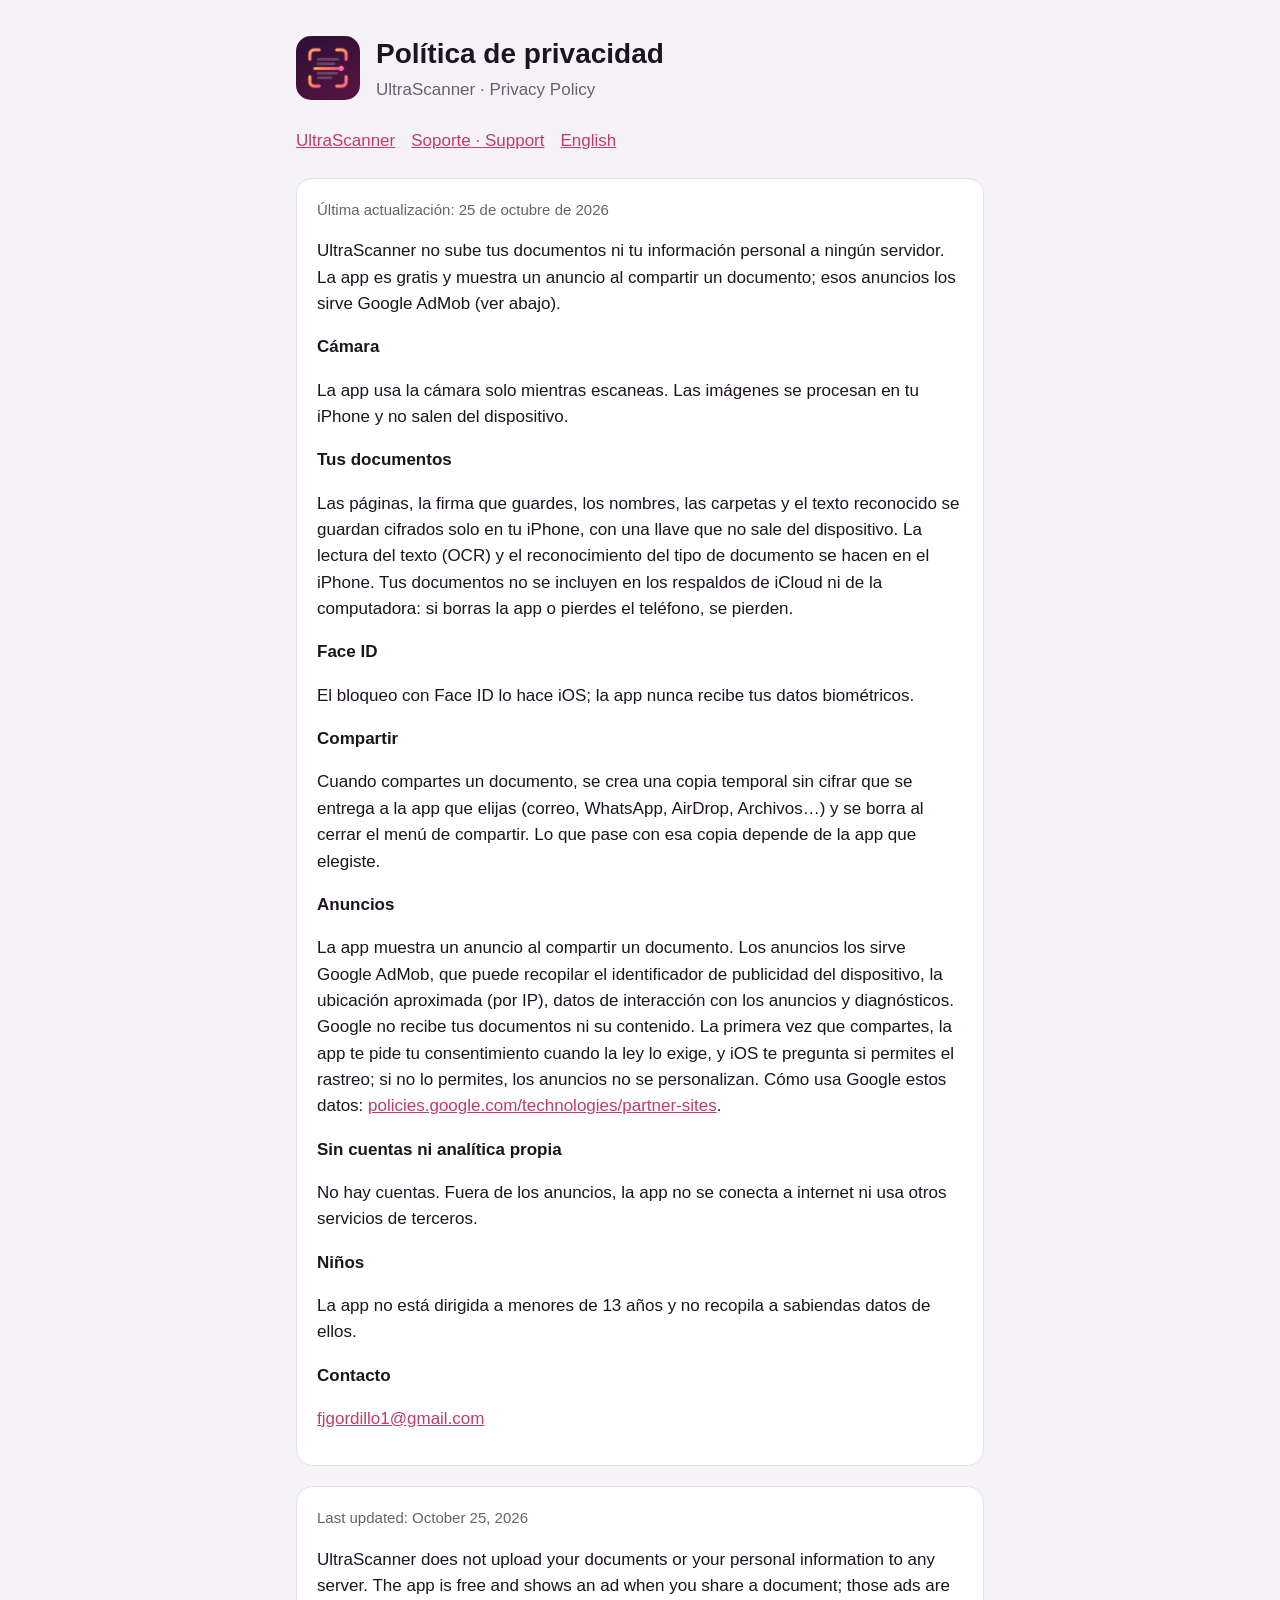
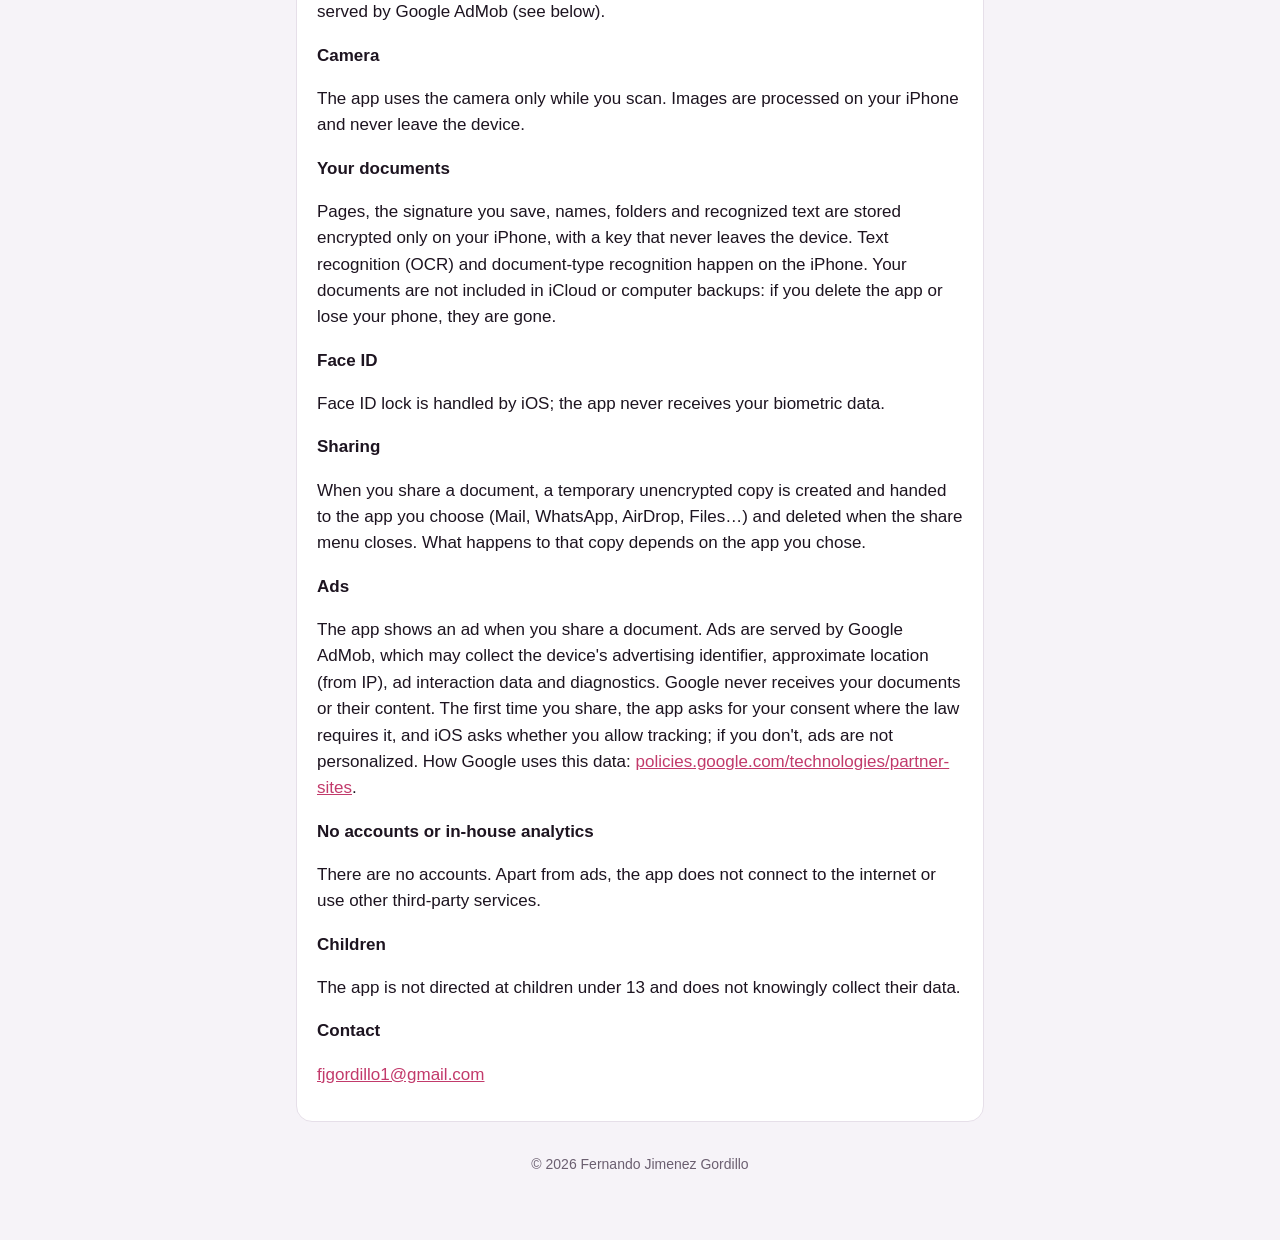
==== web/ultratools/ultrascanner/privacidad.html @ b106b50a "Sitio de UltraTools con las páginas de UltraScanner https://ultratools.claudita.com.mx: portada de l" ====
<!doctype html>
<html lang="es">
<head>
  <meta charset="utf-8">
  <meta name="viewport" content="width=device-width, initial-scale=1">
  <title>Privacidad · UltraScanner</title>
  <link rel="icon" href="icono.png">
  <link rel="stylesheet" href="../estilo.css">
</head>
<body>
<main>
  <header>
    <img src="icono.png" alt="">
    <div>
      <h1>Política de privacidad</h1>
      <p>UltraScanner · Privacy Policy</p>
    </div>
  </header>
  <nav>
    <a href="index.html">UltraScanner</a>
    <a href="soporte.html">Soporte · Support</a>
    <a href="#en">English</a>
  </nav>

  <section lang="es">
    <p class="muted">Última actualización: 25 de octubre de 2026</p>
    <p>UltraScanner no sube tus documentos ni tu información personal a ningún servidor. La app es gratis y muestra un anuncio al compartir un documento; esos anuncios los sirve Google AdMob (ver abajo).</p>
    <h3>Cámara</h3>
    <p>La app usa la cámara solo mientras escaneas. Las imágenes se procesan en tu iPhone y no salen del dispositivo.</p>
    <h3>Tus documentos</h3>
    <p>Las páginas, la firma que guardes, los nombres, las carpetas y el texto reconocido se guardan cifrados solo en tu iPhone, con una llave que no sale del dispositivo. La lectura del texto (OCR) y el reconocimiento del tipo de documento se hacen en el iPhone. Tus documentos no se incluyen en los respaldos de iCloud ni de la computadora: si borras la app o pierdes el teléfono, se pierden.</p>
    <h3>Face ID</h3>
    <p>El bloqueo con Face ID lo hace iOS; la app nunca recibe tus datos biométricos.</p>
    <h3>Compartir</h3>
    <p>Cuando compartes un documento, se crea una copia temporal sin cifrar que se entrega a la app que elijas (correo, WhatsApp, AirDrop, Archivos…) y se borra al cerrar el menú de compartir. Lo que pase con esa copia depende de la app que elegiste.</p>
    <h3>Anuncios</h3>
    <p>La app muestra un anuncio al compartir un documento. Los anuncios los sirve Google AdMob, que puede recopilar el identificador de publicidad del dispositivo, la ubicación aproximada (por IP), datos de interacción con los anuncios y diagnósticos. Google no recibe tus documentos ni su contenido. La primera vez que compartes, la app te pide tu consentimiento cuando la ley lo exige, y iOS te pregunta si permites el rastreo; si no lo permites, los anuncios no se personalizan. Cómo usa Google estos datos: <a href="https://policies.google.com/technologies/partner-sites">policies.google.com/technologies/partner-sites</a>.</p>
    <h3>Sin cuentas ni analítica propia</h3>
    <p>No hay cuentas. Fuera de los anuncios, la app no se conecta a internet ni usa otros servicios de terceros.</p>
    <h3>Niños</h3>
    <p>La app no está dirigida a menores de 13 años y no recopila a sabiendas datos de ellos.</p>
    <h3>Contacto</h3>
    <p><a href="mailto:fjgordillo1@gmail.com">fjgordillo1@gmail.com</a></p>
  </section>

  <section lang="en" id="en">
    <p class="muted">Last updated: October 25, 2026</p>
    <p>UltraScanner does not upload your documents or your personal information to any server. The app is free and shows an ad when you share a document; those ads are served by Google AdMob (see below).</p>
    <h3>Camera</h3>
    <p>The app uses the camera only while you scan. Images are processed on your iPhone and never leave the device.</p>
    <h3>Your documents</h3>
    <p>Pages, the signature you save, names, folders and recognized text are stored encrypted only on your iPhone, with a key that never leaves the device. Text recognition (OCR) and document-type recognition happen on the iPhone. Your documents are not included in iCloud or computer backups: if you delete the app or lose your phone, they are gone.</p>
    <h3>Face ID</h3>
    <p>Face ID lock is handled by iOS; the app never receives your biometric data.</p>
    <h3>Sharing</h3>
    <p>When you share a document, a temporary unencrypted copy is created and handed to the app you choose (Mail, WhatsApp, AirDrop, Files…) and deleted when the share menu closes. What happens to that copy depends on the app you chose.</p>
    <h3>Ads</h3>
    <p>The app shows an ad when you share a document. Ads are served by Google AdMob, which may collect the device's advertising identifier, approximate location (from IP), ad interaction data and diagnostics. Google never receives your documents or their content. The first time you share, the app asks for your consent where the law requires it, and iOS asks whether you allow tracking; if you don't, ads are not personalized. How Google uses this data: <a href="https://policies.google.com/technologies/partner-sites">policies.google.com/technologies/partner-sites</a>.</p>
    <h3>No accounts or in-house analytics</h3>
    <p>There are no accounts. Apart from ads, the app does not connect to the internet or use other third-party services.</p>
    <h3>Children</h3>
    <p>The app is not directed at children under 13 and does not knowingly collect their data.</p>
    <h3>Contact</h3>
    <p><a href="mailto:fjgordillo1@gmail.com">fjgordillo1@gmail.com</a></p>
  </section>

  <footer>© 2026 Fernando Jimenez Gordillo</footer>
</main>
</body>
</html>
---- web/ultratools/estilo.css ----
:root {
  --bg: #f6f3f8;
  --card: #ffffff;
  --ink: #1d1420;
  --muted: #6b5f70;
  --accent: #c23a6b;
  --line: #e6dfe9;
  color-scheme: light dark;
}
@media (prefers-color-scheme: dark) {
  :root {
    --bg: #160c1b;
    --card: #22142a;
    --ink: #f3ecf5;
    --muted: #b6a8bc;
    --accent: #ff7aa2;
    --line: #3a2843;
  }
}
* { box-sizing: border-box; }
body {
  margin: 0;
  background: var(--bg);
  color: var(--ink);
  font: 17px/1.55 -apple-system, BlinkMacSystemFont, "Segoe UI", Roboto, sans-serif;
}
main { max-width: 720px; margin: 0 auto; padding: 32px 16px 64px; }
header { display: flex; align-items: center; gap: 16px; margin-bottom: 24px; }
header img { width: 64px; height: 64px; border-radius: 15px; }
header h1 { margin: 0; font-size: 28px; }
header p { margin: 2px 0 0; color: var(--muted); }
nav { display: flex; gap: 16px; flex-wrap: wrap; margin-bottom: 24px; }
a { color: var(--accent); }
section { background: var(--card); border: 1px solid var(--line); border-radius: 16px; padding: 4px 20px 16px; margin-bottom: 20px; }
h2 { font-size: 21px; margin: 18px 0 8px; }
h3 { font-size: 17px; margin: 16px 0 4px; }
ul { padding-left: 20px; }
.muted { color: var(--muted); font-size: 15px; }
footer { color: var(--muted); font-size: 14px; text-align: center; margin-top: 32px; }

/* Portada de UltraTools: una tarjeta por app. */
.apps { display: grid; gap: 16px; margin-bottom: 20px; }
.app {
  display: flex; gap: 16px; align-items: flex-start;
  background: var(--card); border: 1px solid var(--line); border-radius: 16px;
  padding: 16px 20px; color: inherit; text-decoration: none;
}
.app:hover { border-color: var(--accent); }
.app img { width: 56px; height: 56px; border-radius: 13px; flex: none; }
.app h2 { margin: 0 0 4px; }
.app p { margin: 0; color: var(--muted); font-size: 15px; }
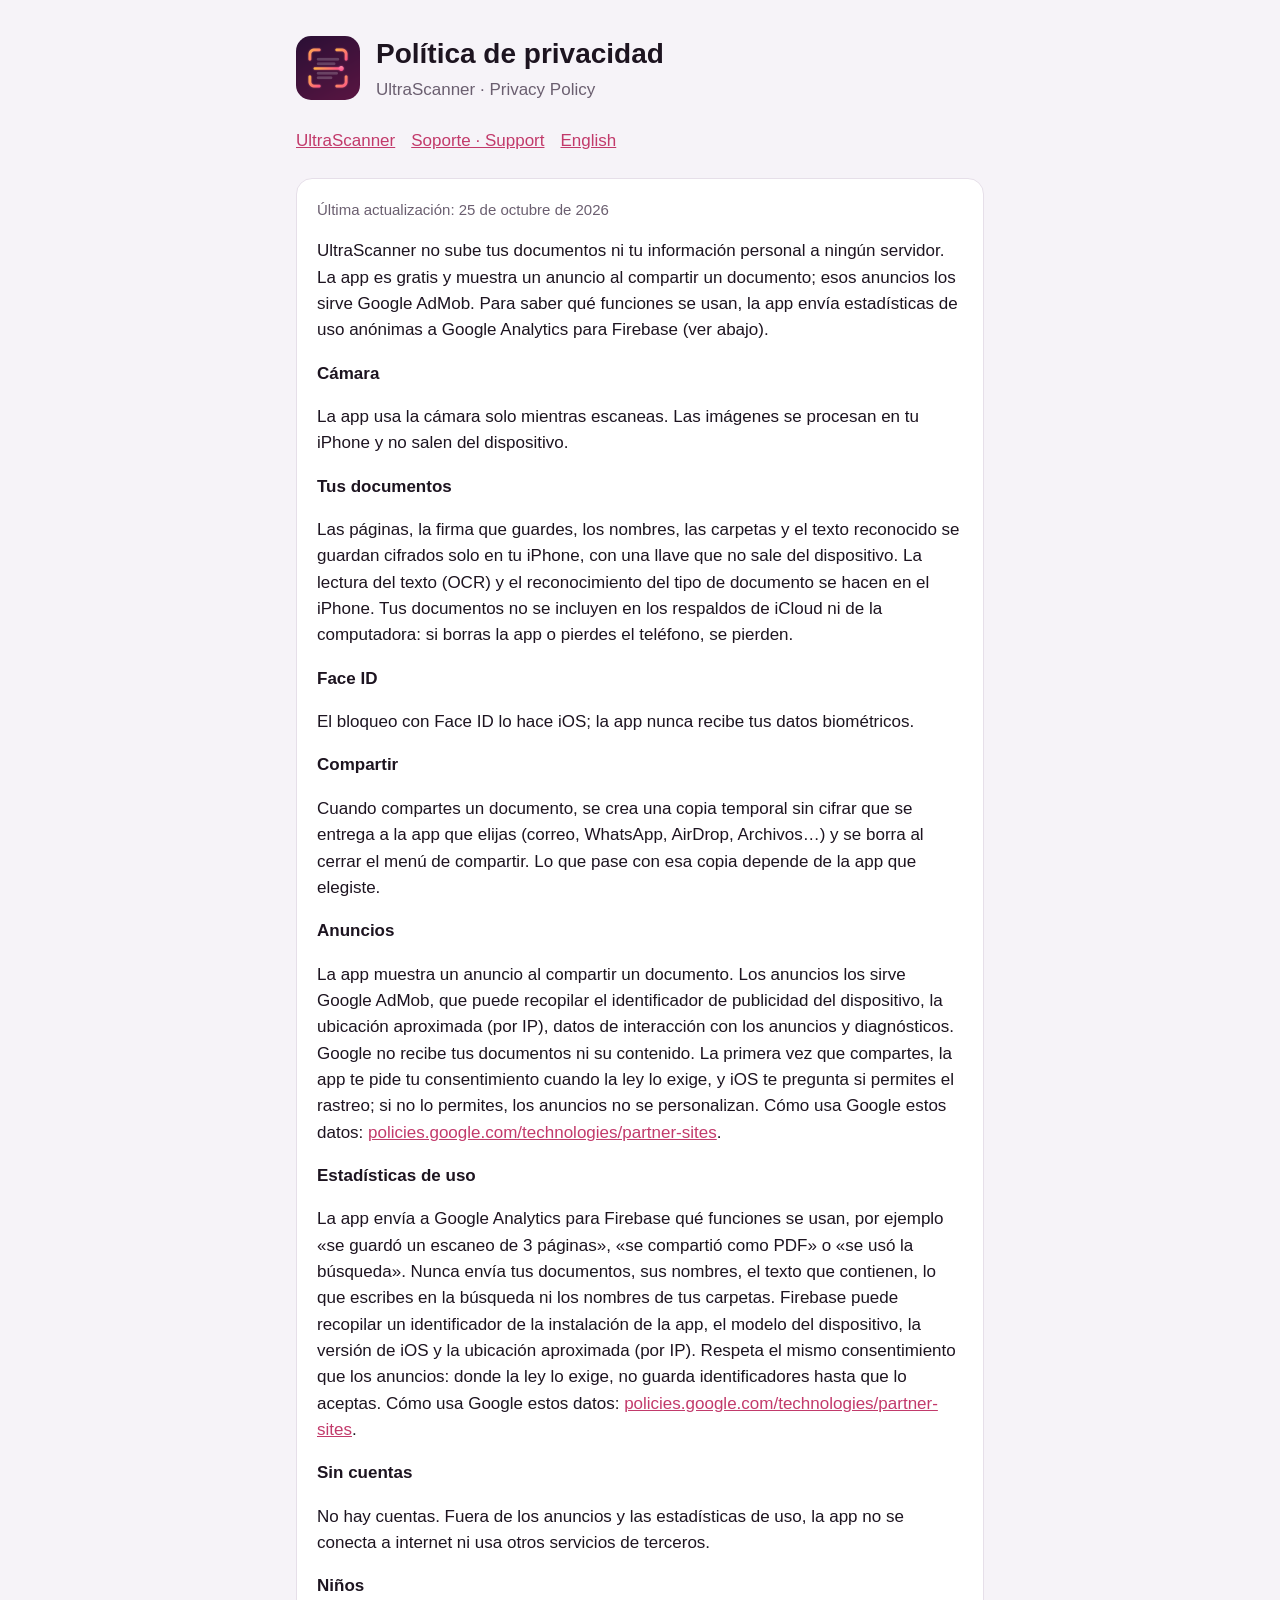
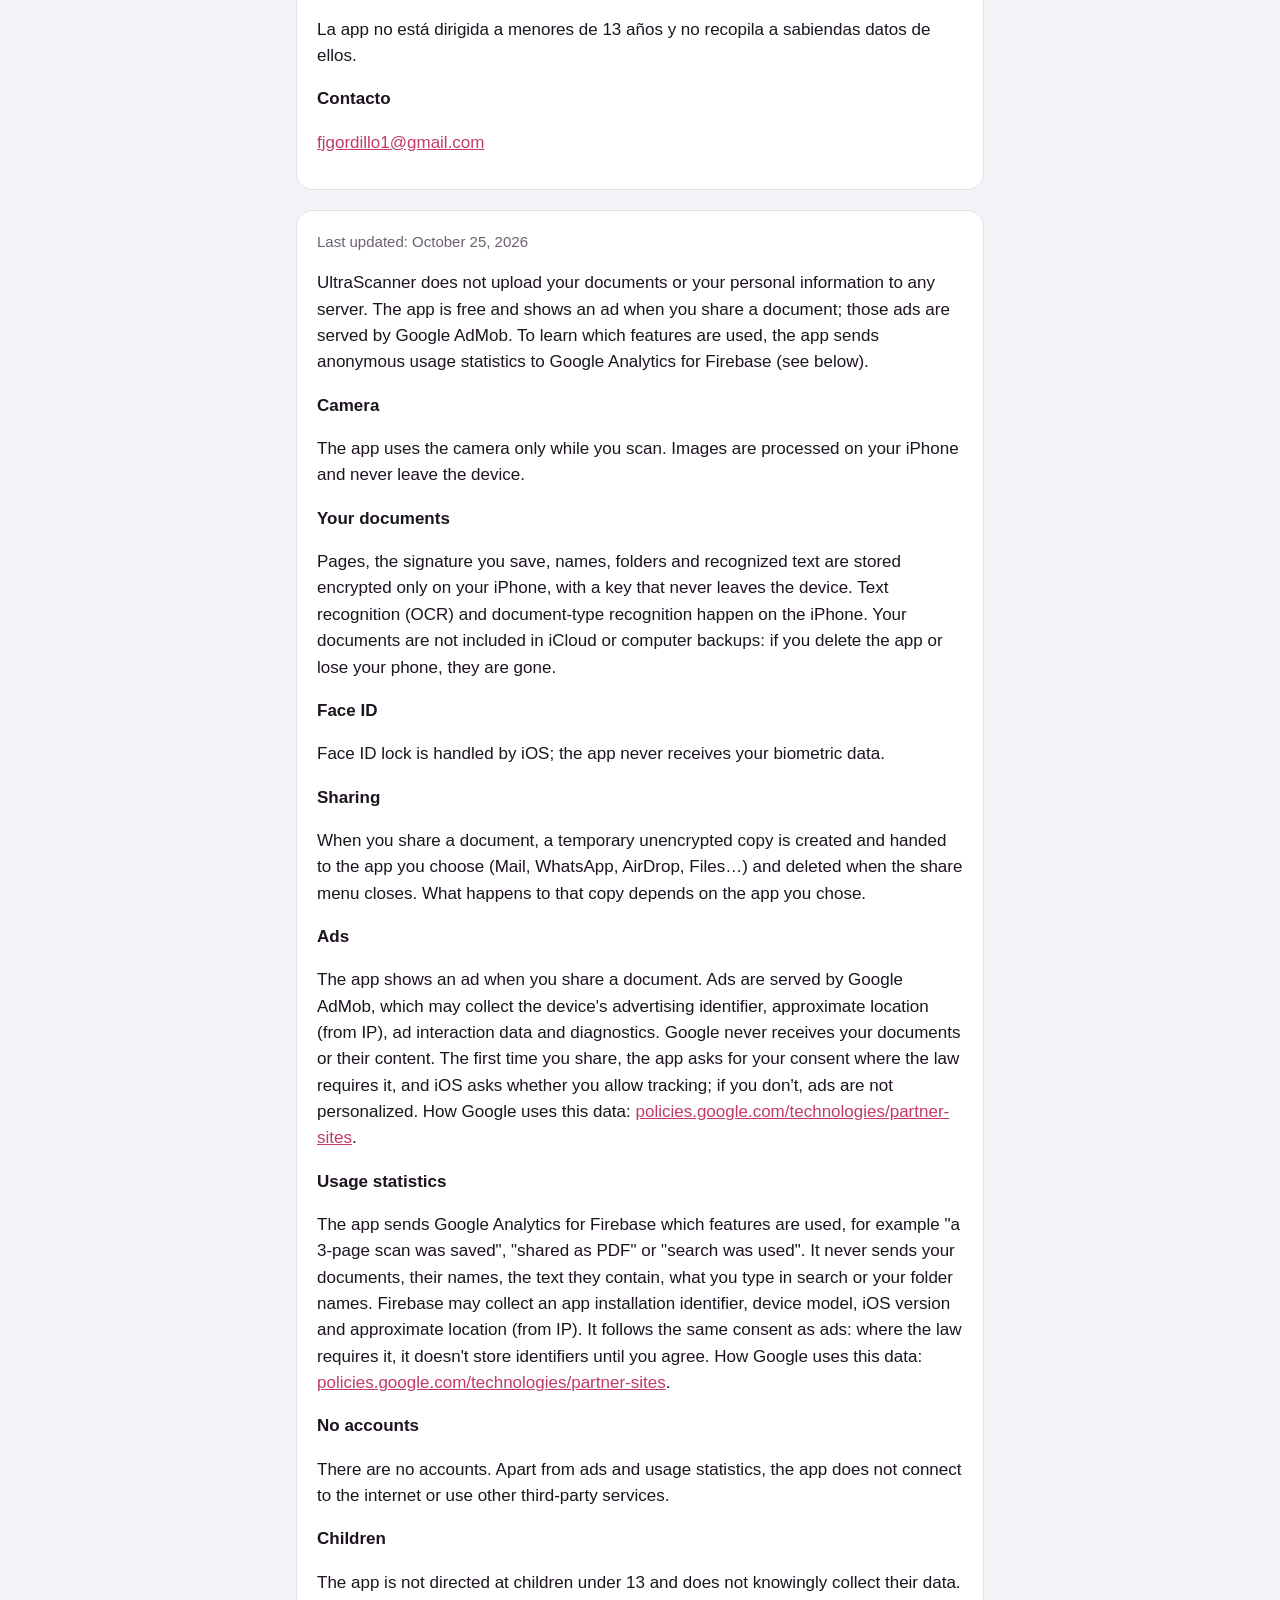
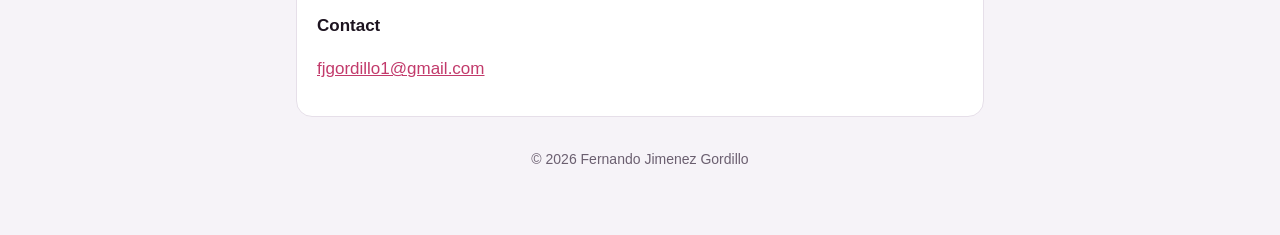
==== commit 687cdf64: "Firebase Analytics: qué funciones se usan, sin contenido de los documentos - Analytics/AppAnalytics." ====
--- a/web/ultratools/ultrascanner/privacidad.html
+++ b/web/ultratools/ultrascanner/privacidad.html
@@ -24,7 +24,7 @@
 
   <section lang="es">
     <p class="muted">Última actualización: 25 de octubre de 2026</p>
-    <p>UltraScanner no sube tus documentos ni tu información personal a ningún servidor. La app es gratis y muestra un anuncio al compartir un documento; esos anuncios los sirve Google AdMob (ver abajo).</p>
+    <p>UltraScanner no sube tus documentos ni tu información personal a ningún servidor. La app es gratis y muestra un anuncio al compartir un documento; esos anuncios los sirve Google AdMob. Para saber qué funciones se usan, la app envía estadísticas de uso anónimas a Google Analytics para Firebase (ver abajo).</p>
     <h3>Cámara</h3>
     <p>La app usa la cámara solo mientras escaneas. Las imágenes se procesan en tu iPhone y no salen del dispositivo.</p>
     <h3>Tus documentos</h3>
@@ -35,8 +35,10 @@
     <p>Cuando compartes un documento, se crea una copia temporal sin cifrar que se entrega a la app que elijas (correo, WhatsApp, AirDrop, Archivos…) y se borra al cerrar el menú de compartir. Lo que pase con esa copia depende de la app que elegiste.</p>
     <h3>Anuncios</h3>
     <p>La app muestra un anuncio al compartir un documento. Los anuncios los sirve Google AdMob, que puede recopilar el identificador de publicidad del dispositivo, la ubicación aproximada (por IP), datos de interacción con los anuncios y diagnósticos. Google no recibe tus documentos ni su contenido. La primera vez que compartes, la app te pide tu consentimiento cuando la ley lo exige, y iOS te pregunta si permites el rastreo; si no lo permites, los anuncios no se personalizan. Cómo usa Google estos datos: <a href="https://policies.google.com/technologies/partner-sites">policies.google.com/technologies/partner-sites</a>.</p>
-    <h3>Sin cuentas ni analítica propia</h3>
-    <p>No hay cuentas. Fuera de los anuncios, la app no se conecta a internet ni usa otros servicios de terceros.</p>
+    <h3>Estadísticas de uso</h3>
+    <p>La app envía a Google Analytics para Firebase qué funciones se usan, por ejemplo «se guardó un escaneo de 3 páginas», «se compartió como PDF» o «se usó la búsqueda». Nunca envía tus documentos, sus nombres, el texto que contienen, lo que escribes en la búsqueda ni los nombres de tus carpetas. Firebase puede recopilar un identificador de la instalación de la app, el modelo del dispositivo, la versión de iOS y la ubicación aproximada (por IP). Respeta el mismo consentimiento que los anuncios: donde la ley lo exige, no guarda identificadores hasta que lo aceptas. Cómo usa Google estos datos: <a href="https://policies.google.com/technologies/partner-sites">policies.google.com/technologies/partner-sites</a>.</p>
+    <h3>Sin cuentas</h3>
+    <p>No hay cuentas. Fuera de los anuncios y las estadísticas de uso, la app no se conecta a internet ni usa otros servicios de terceros.</p>
     <h3>Niños</h3>
     <p>La app no está dirigida a menores de 13 años y no recopila a sabiendas datos de ellos.</p>
     <h3>Contacto</h3>
@@ -45,7 +47,7 @@
 
   <section lang="en" id="en">
     <p class="muted">Last updated: October 25, 2026</p>
-    <p>UltraScanner does not upload your documents or your personal information to any server. The app is free and shows an ad when you share a document; those ads are served by Google AdMob (see below).</p>
+    <p>UltraScanner does not upload your documents or your personal information to any server. The app is free and shows an ad when you share a document; those ads are served by Google AdMob. To learn which features are used, the app sends anonymous usage statistics to Google Analytics for Firebase (see below).</p>
     <h3>Camera</h3>
     <p>The app uses the camera only while you scan. Images are processed on your iPhone and never leave the device.</p>
     <h3>Your documents</h3>
@@ -56,8 +58,10 @@
     <p>When you share a document, a temporary unencrypted copy is created and handed to the app you choose (Mail, WhatsApp, AirDrop, Files…) and deleted when the share menu closes. What happens to that copy depends on the app you chose.</p>
     <h3>Ads</h3>
     <p>The app shows an ad when you share a document. Ads are served by Google AdMob, which may collect the device's advertising identifier, approximate location (from IP), ad interaction data and diagnostics. Google never receives your documents or their content. The first time you share, the app asks for your consent where the law requires it, and iOS asks whether you allow tracking; if you don't, ads are not personalized. How Google uses this data: <a href="https://policies.google.com/technologies/partner-sites">policies.google.com/technologies/partner-sites</a>.</p>
-    <h3>No accounts or in-house analytics</h3>
-    <p>There are no accounts. Apart from ads, the app does not connect to the internet or use other third-party services.</p>
+    <h3>Usage statistics</h3>
+    <p>The app sends Google Analytics for Firebase which features are used, for example "a 3-page scan was saved", "shared as PDF" or "search was used". It never sends your documents, their names, the text they contain, what you type in search or your folder names. Firebase may collect an app installation identifier, device model, iOS version and approximate location (from IP). It follows the same consent as ads: where the law requires it, it doesn't store identifiers until you agree. How Google uses this data: <a href="https://policies.google.com/technologies/partner-sites">policies.google.com/technologies/partner-sites</a>.</p>
+    <h3>No accounts</h3>
+    <p>There are no accounts. Apart from ads and usage statistics, the app does not connect to the internet or use other third-party services.</p>
     <h3>Children</h3>
     <p>The app is not directed at children under 13 and does not knowingly collect their data.</p>
     <h3>Contact</h3>
